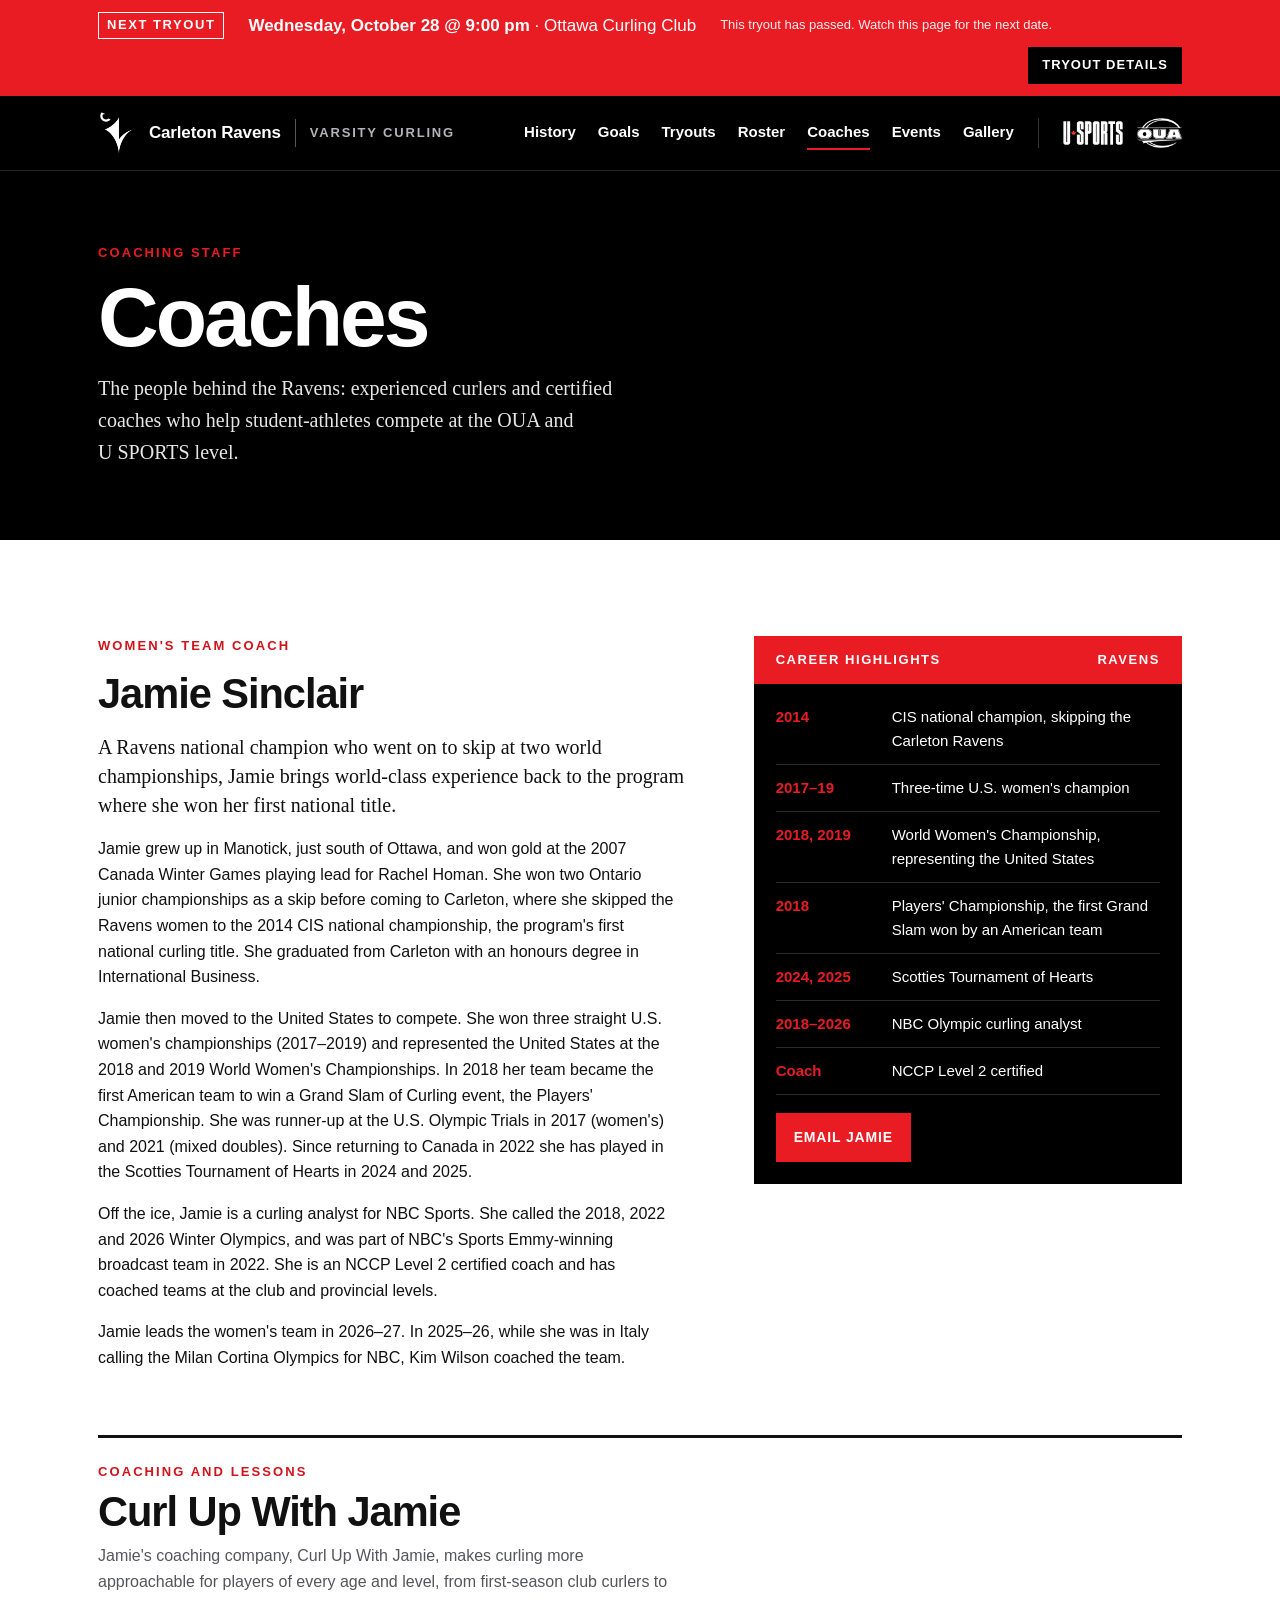
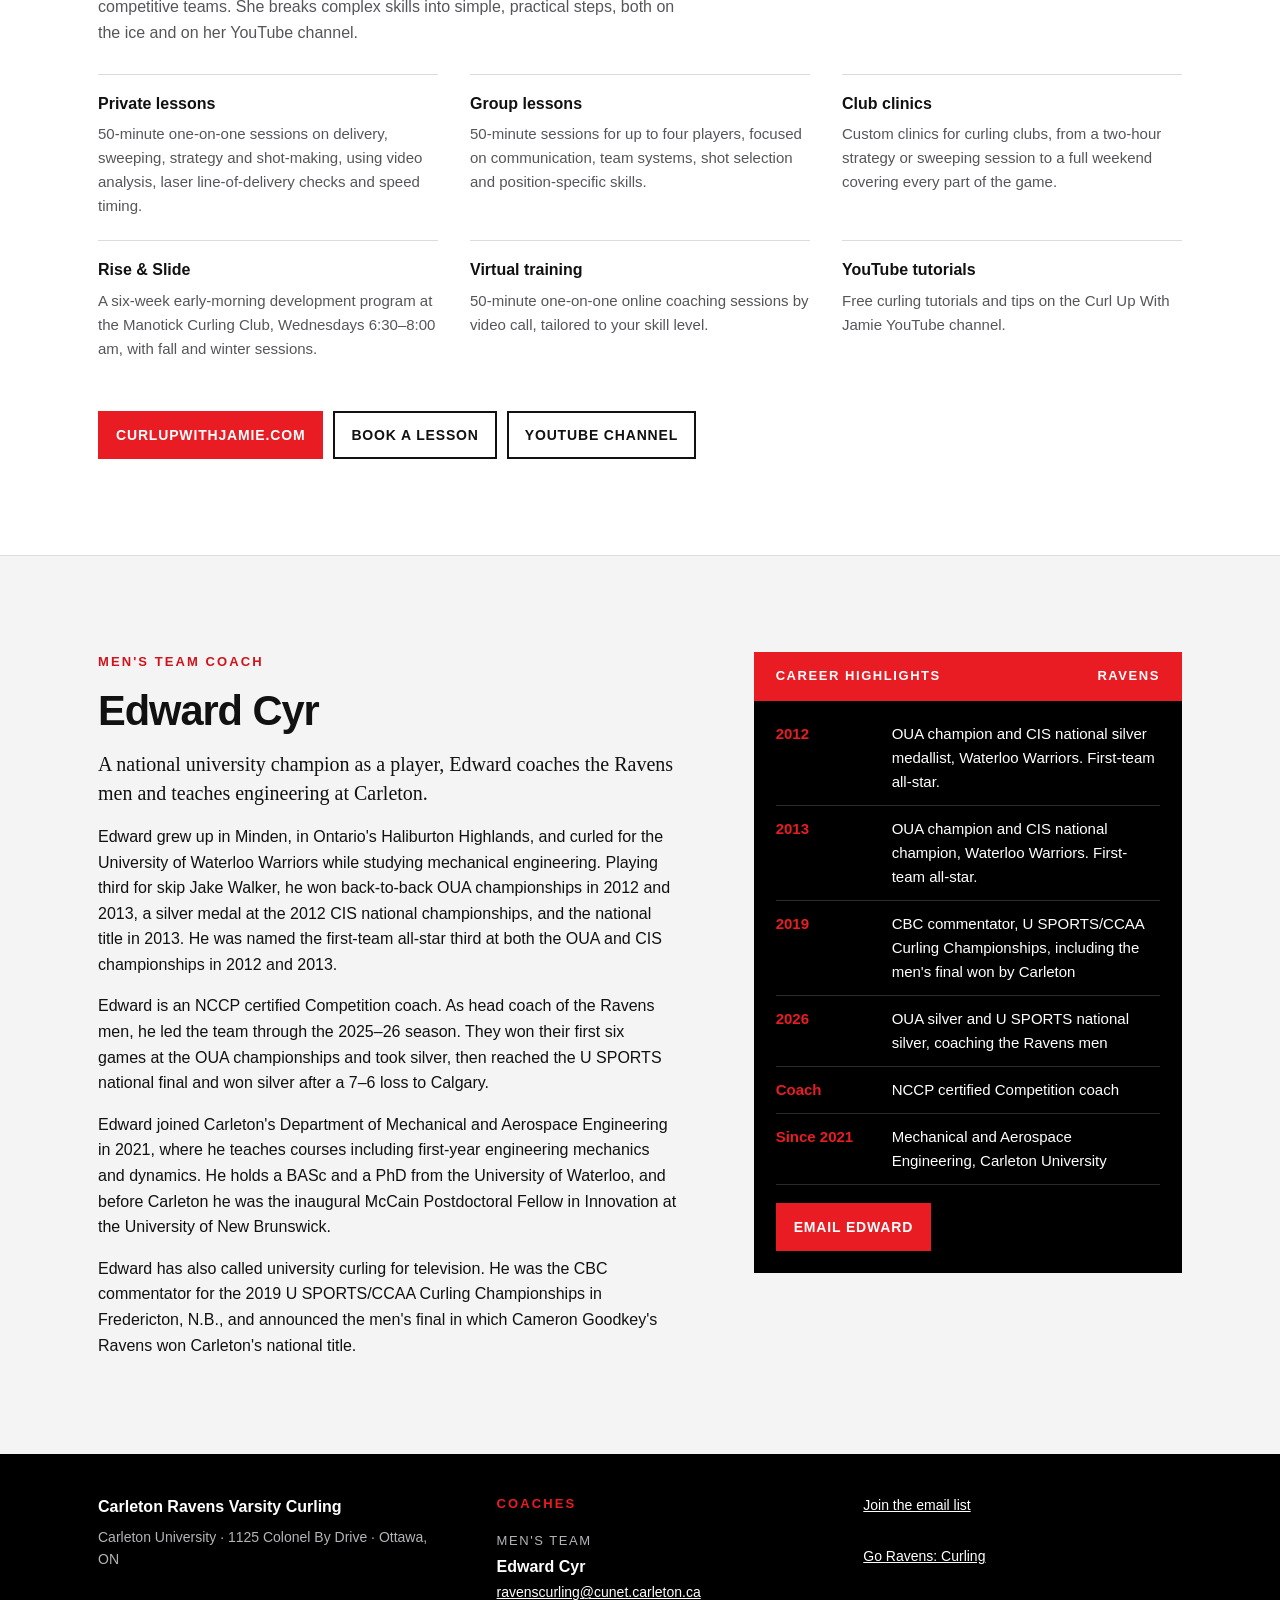
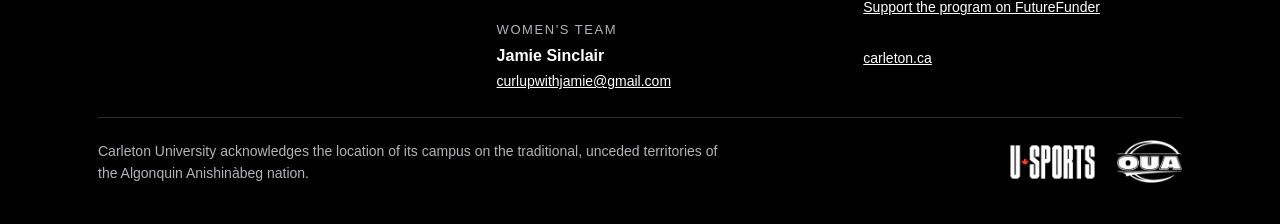
==== coaches.html @ 0345a21f "Add Coaches page with Jamie Sinclair and Edward Cyr - coaches.html: bios and career highlights for J" ====
<!doctype html>
<html lang="en">
<head>
<meta charset="utf-8">
<meta name="viewport" content="width=device-width, initial-scale=1, viewport-fit=cover">
<title>Coaches | Ravens Varsity Curling</title>
<meta name="description" content="Meet the Carleton Ravens curling coaches: Jamie Sinclair (women) and Edward Cyr (men).">
<link rel="stylesheet" href="styles.css">
</head>
<body>

<!-- ===== Next tryout ===== -->
<div class="tryout-bar" role="region" aria-label="Next tryout">
  <div class="wrap">
    <span class="label">Next tryout</span>
    <p class="when">Wednesday, October 28 @ 9:00 pm <span>· Ottawa Curling Club</span></p>
    <p class="countdown" id="countdown" aria-live="polite"></p>
    <a class="cta" href="./#tryouts">Tryout details</a>
  </div>
</div>

<header class="site-head">
  <div class="wrap">
    <div class="brand">
    <!-- Ravens secondary logomark (raven face without shield, for solid black backgrounds), from the Ravens Brand Guide -->
    <a class="mark-link" href="https://goravens.ca/" target="_blank" rel="noopener" title="goravens.ca">
      <img class="mark" alt="Carleton Ravens: goravens.ca home page" width="98" height="122" src="images/raven-mark.png">
    </a>
    <a class="wordmark" href="./" aria-label="Carleton Ravens Curling, home page">
      <span class="uni">Carleton Ravens</span>
      <span class="divider" aria-hidden="true"></span>
      <span class="team">Varsity Curling</span>
    </a>
    </div>
    <nav class="site-nav" aria-label="Sections">
      <a href="./#history">History</a>
      <a href="./#goals">Goals</a>
      <a href="./#tryouts">Tryouts</a>
      <a href="roster.html">Roster</a>
      <a href="coaches.html" aria-current="page">Coaches</a>
      <a href="events.html">Events</a>
      <a href="gallery.html">Gallery</a>
    </nav>
    <div class="leagues" role="group" aria-label="Leagues">
      <img class="lg-usports" alt="U SPORTS" width="388" height="155" src="images/usports.png">
      <img class="lg-oua" alt="Ontario University Athletics (OUA)" width="295" height="196" src="images/oua.png">
    </div>
  </div>
</header>

<main id="top">

  <section class="page-head" aria-labelledby="coaches-title">
    <div class="wrap">
      <p class="eyebrow">Coaching staff</p>
      <h1 id="coaches-title">Coaches</h1>
      <p class="lede">The people behind the Ravens: experienced curlers and certified coaches who help student-athletes compete at the OUA and U&nbsp;SPORTS level.</p>
    </div>
  </section>

  <section class="block coach-profile" id="jamie-sinclair" aria-labelledby="jamie-title">
    <div class="wrap">
      <div class="profile-grid">
        <div class="profile-main">
          <p class="eyebrow">Women's team coach</p>
          <h2 id="jamie-title">Jamie Sinclair</h2>
          <p class="profile-lede">A Ravens national champion who went on to skip at two world championships, Jamie brings world-class experience back to the program where she won her first national title.</p>
          <p>Jamie grew up in Manotick, just south of Ottawa, and won gold at the 2007 Canada Winter Games playing lead for Rachel Homan. She won two Ontario junior championships as a skip before coming to Carleton, where she skipped the Ravens women to the 2014 CIS national championship, the program's first national curling title. She graduated from Carleton with an honours degree in International Business.</p>
          <p>Jamie then moved to the United States to compete. She won three straight U.S. women's championships (2017–2019) and represented the United States at the 2018 and 2019 World Women's Championships. In 2018 her team became the first American team to win a Grand Slam of Curling event, the Players' Championship. She was runner-up at the U.S. Olympic Trials in 2017 (women's) and 2021 (mixed doubles). Since returning to Canada in 2022 she has played in the Scotties Tournament of Hearts in 2024 and 2025.</p>
          <p>Off the ice, Jamie is a curling analyst for NBC Sports. She called the 2018, 2022 and 2026 Winter Olympics, and was part of NBC's Sports Emmy-winning broadcast team in 2022. She is an NCCP Level 2 certified coach and has coached teams at the club and provincial levels.</p>
          <p>Jamie leads the women's team in 2026–27. In 2025–26, while she was in Italy calling the Milan Cortina Olympics for NBC, Kim Wilson coached the team.</p>
        </div>

        <aside class="ticket profile-card" aria-label="Jamie Sinclair career highlights">
          <div class="top"><span>Career highlights</span><span>Ravens</span></div>
          <ul class="highlights">
            <li><span class="hl-yr">2014</span>CIS national champion, skipping the Carleton Ravens</li>
            <li><span class="hl-yr">2017–19</span>Three-time U.S. women's champion</li>
            <li><span class="hl-yr">2018, 2019</span>World Women's Championship, representing the United States</li>
            <li><span class="hl-yr">2018</span>Players' Championship, the first Grand Slam won by an American team</li>
            <li><span class="hl-yr">2024, 2025</span>Scotties Tournament of Hearts</li>
            <li><span class="hl-yr">2018–2026</span>NBC Olympic curling analyst</li>
            <li><span class="hl-yr">Coach</span>NCCP Level 2 certified</li>
          </ul>
          <div class="actions">
            <a class="btn" href="mailto:curlupwithjamie@gmail.com">Email Jamie</a>
          </div>
        </aside>
      </div>

      <div class="company">
        <div class="company-head">
          <p class="eyebrow">Coaching and lessons</p>
          <h3>Curl Up With Jamie</h3>
          <p>Jamie's coaching company, Curl Up With Jamie, makes curling more approachable for players of every age and level, from first-season club curlers to competitive teams. She breaks complex skills into simple, practical steps, both on the ice and on her YouTube channel.</p>
        </div>
        <ul class="services">
          <li>
            <h4>Private lessons</h4>
            <p>50-minute one-on-one sessions on delivery, sweeping, strategy and shot-making, using video analysis, laser line-of-delivery checks and speed timing.</p>
          </li>
          <li>
            <h4>Group lessons</h4>
            <p>50-minute sessions for up to four players, focused on communication, team systems, shot selection and position-specific skills.</p>
          </li>
          <li>
            <h4>Club clinics</h4>
            <p>Custom clinics for curling clubs, from a two-hour strategy or sweeping session to a full weekend covering every part of the game.</p>
          </li>
          <li>
            <h4>Rise &amp; Slide</h4>
            <p>A six-week early-morning development program at the Manotick Curling Club, Wednesdays 6:30–8:00 am, with fall and winter sessions.</p>
          </li>
          <li>
            <h4>Virtual training</h4>
            <p>50-minute one-on-one online coaching sessions by video call, tailored to your skill level.</p>
          </li>
          <li>
            <h4>YouTube tutorials</h4>
            <p>Free curling tutorials and tips on the Curl Up With Jamie YouTube channel.</p>
          </li>
        </ul>
        <div class="company-links">
          <a class="btn" href="https://www.curlupwithjamie.com/" target="_blank" rel="noopener">curlupwithjamie.com</a>
          <a class="btn ghost-dark" href="https://www.curlupwithjamie.com/bookalesson" target="_blank" rel="noopener">Book a lesson</a>
          <a class="btn ghost-dark" href="https://www.youtube.com/curlupwithjamie" target="_blank" rel="noopener">YouTube channel</a>
        </div>
      </div>
    </div>
  </section>

  <section class="block coach-profile alt" id="edward-cyr" aria-labelledby="edward-title">
    <div class="wrap">
      <div class="profile-grid">
        <div class="profile-main">
          <p class="eyebrow">Men's team coach</p>
          <h2 id="edward-title">Edward Cyr</h2>
          <p class="profile-lede">A national university champion as a player, Edward coaches the Ravens men and teaches engineering at Carleton.</p>
          <p>Edward grew up in Minden, in Ontario's Haliburton Highlands, and curled for the University of Waterloo Warriors while studying mechanical engineering. Playing third for skip Jake Walker, he won back-to-back OUA championships in 2012 and 2013, a silver medal at the 2012 CIS national championships, and the national title in 2013. He was named the first-team all-star third at both the OUA and CIS championships in 2012 and 2013.</p>
          <p>Edward is an NCCP certified Competition coach. As head coach of the Ravens men, he led the team through the 2025–26 season. They won their first six games at the OUA championships and took silver, then reached the U&nbsp;SPORTS national final and won silver after a 7–6 loss to Calgary.</p>
          <p>Edward joined Carleton's Department of Mechanical and Aerospace Engineering in 2021, where he teaches courses including first-year engineering mechanics and dynamics. He holds a BASc and a PhD from the University of Waterloo, and before Carleton he was the inaugural McCain Postdoctoral Fellow in Innovation at the University of New Brunswick.</p>
          <p>Edward has also called university curling for television. He was the CBC commentator for the 2019 U&nbsp;SPORTS/CCAA Curling Championships in Fredericton, N.B., and announced the men's final in which Cameron Goodkey's Ravens won Carleton's national title.</p>
        </div>

        <aside class="ticket profile-card" aria-label="Edward Cyr career highlights">
          <div class="top"><span>Career highlights</span><span>Ravens</span></div>
          <ul class="highlights">
            <li><span class="hl-yr">2012</span>OUA champion and CIS national silver medallist, Waterloo Warriors. First-team all-star.</li>
            <li><span class="hl-yr">2013</span>OUA champion and CIS national champion, Waterloo Warriors. First-team all-star.</li>
            <li><span class="hl-yr">2019</span>CBC commentator, U&nbsp;SPORTS/CCAA Curling Championships, including the men's final won by Carleton</li>
            <li><span class="hl-yr">2026</span>OUA silver and U&nbsp;SPORTS national silver, coaching the Ravens men</li>
            <li><span class="hl-yr">Coach</span>NCCP certified Competition coach</li>
            <li><span class="hl-yr">Since 2021</span>Mechanical and Aerospace Engineering, Carleton University</li>
          </ul>
          <div class="actions">
            <a class="btn" href="mailto:ravenscurling@cunet.carleton.ca">Email Edward</a>
          </div>
        </aside>
      </div>
    </div>
  </section>

</main>

<footer class="site-foot">
  <div class="wrap">
    <div>
      <strong>Carleton Ravens Varsity Curling</strong>
      Carleton University · 1125 Colonel By Drive · Ottawa, ON
    </div>
    <div id="contact" class="coaches">
      <p class="eyebrow">Coaches</p>
      <div class="coach">
        <span class="team-name">Men's team</span>
        <span class="name">Edward Cyr</span>
        <a href="mailto:ravenscurling@cunet.carleton.ca">ravenscurling@cunet.carleton.ca</a>
      </div>
      <div class="coach">
        <span class="team-name">Women's team</span>
        <span class="name">Jamie Sinclair</span>
        <a href="mailto:curlupwithjamie@gmail.com">curlupwithjamie@gmail.com</a>
      </div>
    </div>
    <ul>
      <li><a href="https://forms.cloud.microsoft/r/B8VHtvBhwE" target="_blank" rel="noopener">Join the email list</a></li>
      <li><a href="https://goravens.ca/clubteams/curling" target="_blank" rel="noopener">Go Ravens: Curling</a></li>
      <li><a href="https://futurefunder.carleton.ca/giving-fund/mens-curling-competitive-club/" target="_blank" rel="noopener">Support the program on FutureFunder</a></li>
      <li><a href="https://carleton.ca" target="_blank" rel="noopener">carleton.ca</a></li>
    </ul>
    <div class="foot-bottom">
      <p class="ack">Carleton University acknowledges the location of its campus on the traditional, unceded territories of the Algonquin Anishinàbeg nation.</p>
      <div class="leagues" role="group" aria-label="Leagues">
        <img class="lg-usports" alt="U SPORTS" width="388" height="155" src="images/usports.png">
        <img class="lg-oua" alt="Ontario University Athletics (OUA)" width="295" height="196" src="images/oua.png">
      </div>
    </div>
  </div>
</footer>

<script src="site.js"></script>
</body>
</html>
---- styles.css ----
/* Layout: red tryout bar pinned to the top of the document; black hero with a
   to-scale curling house bleeding off the right edge; white body with
   left-aligned sections and a year-rail timeline. Carleton brand colours only
   (Carleton Red, Black, White) plus hue-neutral greys. */
:root {
  /* Carleton primary palette */
  --carleton-red: #E91C24;
  --black: #000000;
  --white: #FFFFFF;

  /* Theme tokens */
  --bg: #FFFFFF;
  --fg: #111112;
  --muted: #55565A;
  --line: #DCDCDE;
  --surface: #F4F4F5;
  --accent-text: #D0141C;
  --hero-bg: #000000;
  --hero-fg: #FFFFFF;
  --hero-muted: #B4B4B8;

  /* Type: brand faces first, then the brand's system defaults (Arial, Georgia) */
  --font-sans: "Helvetica Now Display", "Helvetica Now Text", "Helvetica Neue", Helvetica, Arial, sans-serif;
  --font-serif: Publico, "Publico Text", Georgia, "Times New Roman", serif;

  --step--1: 0.8125rem;
  --step-0: 1rem;
  --step-1: 1.25rem;
  --step-2: 1.625rem;
  --step-3: clamp(1.9rem, 4vw, 2.6rem);
  --step-4: clamp(2.6rem, 8vw, 5.25rem);

  --gutter: clamp(16px, 4vw, 48px);
  --measure: 65ch;
  --maxw: 1180px;
  color-scheme: light;
}
@media (prefers-color-scheme: dark) {
  :root:not([data-theme="light"]) {
    --bg: #0D0D0E;
    --fg: #F2F2F3;
    --muted: #A4A4A9;
    --line: #2A2A2D;
    --surface: #17171A;
    --accent-text: #FF5A5F;
    --hero-bg: #000000;
    --hero-fg: #FFFFFF;
    --hero-muted: #B4B4B8;
    color-scheme: dark;
  }
}
:root[data-theme="dark"] {
  --bg: #0D0D0E;
  --fg: #F2F2F3;
  --muted: #A4A4A9;
  --line: #2A2A2D;
  --surface: #17171A;
  --accent-text: #FF5A5F;
  --hero-bg: #000000;
  --hero-fg: #FFFFFF;
  --hero-muted: #B4B4B8;
  color-scheme: dark;
}

*, *::before, *::after { box-sizing: border-box; }
html { -webkit-text-size-adjust: 100%; scroll-behavior: smooth; }
@media (prefers-reduced-motion: reduce) { html { scroll-behavior: auto; } }
body {
  margin: 0;
  background: var(--bg);
  color: var(--fg);
  font-family: var(--font-sans);
  font-size: var(--step-0);
  line-height: 1.6;
}
img, svg { max-width: 100%; }
a { color: inherit; }
a:focus-visible, button:focus-visible {
  outline: 3px solid var(--carleton-red);
  outline-offset: 3px;
}
h1, h2, h3 { text-wrap: balance; line-height: 1.08; margin: 0; }
p { margin: 0; }

.wrap {
  max-width: var(--maxw);
  margin-inline: auto;
  padding-inline: var(--gutter);
}

/* ---------- Tryout bar (very top) ---------- */
.tryout-bar {
  background: var(--carleton-red);
  color: var(--white);
  padding-top: env(safe-area-inset-top, 0px);
}
.tryout-bar .wrap {
  display: flex;
  flex-wrap: wrap;
  align-items: center;
  gap: 8px 24px;
  padding-block: 12px;
}
.tryout-bar .label {
  font-size: var(--step--1);
  font-weight: 700;
  letter-spacing: 0.12em;
  text-transform: uppercase;
  border: 1.5px solid currentColor;
  padding: 2px 8px;
  white-space: nowrap;
}
.tryout-bar .when {
  font-weight: 700;
  font-size: 1.0625rem;
  min-width: 0;
}
.tryout-bar .when span { font-weight: 400; }
.tryout-bar .countdown {
  font-size: var(--step--1);
  font-variant-numeric: tabular-nums;
  opacity: 0.92;
}
.tryout-bar a.cta {
  margin-left: auto;
  font-weight: 700;
  font-size: var(--step--1);
  letter-spacing: 0.08em;
  text-transform: uppercase;
  text-decoration: none;
  background: var(--black);
  color: var(--white);
  padding: 8px 14px;
  white-space: nowrap;
}
.tryout-bar a.cta:hover { background: var(--white); color: var(--black); }

/* ---------- Site header ---------- */
.site-head {
  background: var(--hero-bg);
  color: var(--hero-fg);
  border-bottom: 1px solid #222;
}
.site-head .wrap {
  display: flex;
  flex-wrap: wrap;
  align-items: center;
  justify-content: space-between;
  gap: 10px 24px;
  padding-block: 14px;
}
.wordmark {
  display: flex;
  align-items: center;
  gap: 14px;
  text-decoration: none;
  font-weight: 700;
  letter-spacing: -0.01em;
}
.brand { display: flex; align-items: center; gap: 14px; margin-right: auto; }
.mark-link { display: block; transition: opacity .15s ease; }
.mark-link:hover { opacity: 0.8; }
.mark-link .mark { display: block; height: 46px; width: auto; }
.wordmark .uni { font-size: 1.0625rem; }
.wordmark .divider { width: 1px; align-self: stretch; background: #555; }
.wordmark .team {
  font-size: var(--step--1);
  text-transform: uppercase;
  letter-spacing: 0.14em;
  color: var(--hero-muted);
}
.site-nav { display: flex; flex-wrap: wrap; gap: 4px 22px; }
.site-nav a {
  text-decoration: none;
  font-size: 0.9375rem;
  font-weight: 700;
  padding-block: 4px;
  border-bottom: 2px solid transparent;
}
.site-nav a:hover { border-bottom-color: var(--carleton-red); }
.site-nav a[aria-current="page"] { border-bottom-color: var(--carleton-red); }

/* U SPORTS and OUA marks: white on transparent, so they sit on black only */
.leagues { display: flex; align-items: center; gap: 14px; }
.leagues img { display: block; width: auto; }
.site-head .leagues { padding-left: 24px; border-left: 1px solid #333; }
.site-head .lg-usports { height: 24px; }
.site-head .lg-oua { height: 30px; }

/* ---------- Hero ---------- */
.hero {
  background: var(--hero-bg);
  color: var(--hero-fg);
  overflow: hidden;
  position: relative;
}
.hero .wrap {
  display: grid;
  grid-template-columns: minmax(0, 1.15fr) minmax(0, 1fr);
  align-items: center;
  gap: 24px;
  padding-block: clamp(48px, 8vw, 96px);
}
.eyebrow {
  font-size: var(--step--1);
  font-weight: 700;
  text-transform: uppercase;
  letter-spacing: 0.16em;
}
.hero .eyebrow { color: var(--carleton-red); }
.hero h1 {
  font-size: var(--step-4);
  font-weight: 800;
  letter-spacing: -0.035em;
  line-height: 0.95;
  margin-top: 14px;
}
.hero h1 .red { color: var(--carleton-red); }
.hero .lede {
  font-family: var(--font-serif);
  font-size: var(--step-1);
  line-height: 1.5;
  color: #E6E6E8;
  max-width: 34rem;
  margin-top: 22px;
}
.honours {
  list-style: none;
  padding: 0;
  margin: 36px 0 0;
  display: grid;
  grid-template-columns: repeat(4, minmax(0, 1fr));
  border-top: 1px solid #333;
}
.honours li {
  padding: 14px 12px 0 0;
  display: grid;
  gap: 4px;
  align-content: start;
}
.honours .n {
  font-size: var(--step-3);
  font-weight: 800;
  letter-spacing: -0.03em;
  line-height: 1;
  font-variant-numeric: tabular-nums;
}
.honours .t {
  font-size: var(--step--1);
  color: var(--hero-muted);
  line-height: 1.35;
}

.house-fig {
  margin: 0;
  justify-self: end;
  width: min(520px, 118%);
  margin-right: calc(-1 * clamp(40px, 9vw, 140px));
  position: relative;
}
.house-fig svg { display: block; width: 100%; height: auto; }
.stone-slide {
  animation: deliver 1.6s cubic-bezier(.17,.84,.32,1) 0.2s both;
}
@keyframes deliver {
  from { transform: translate(0, 230px); }
  to   { transform: translate(0, 0); }
}
@media (prefers-reduced-motion: reduce) {
  .stone-slide { animation: none; }
}

/* ---------- Sections ---------- */
section.block { padding-block: clamp(56px, 8vw, 96px); }
section.block + section.block { border-top: 1px solid var(--line); }
.sec-head {
  display: grid;
  gap: 12px;
  margin-bottom: 40px;
  max-width: var(--measure);
}
.sec-head .eyebrow { color: var(--accent-text); }
.sec-head h2 {
  font-size: var(--step-3);
  font-weight: 800;
  letter-spacing: -0.025em;
}
.sec-head p { color: var(--muted); font-size: 1.0625rem; }

/* History intro */
.history-intro {
  display: grid;
  grid-template-columns: minmax(0, 1fr) minmax(0, 1fr);
  gap: 32px 56px;
  margin-bottom: 56px;
}
.history-intro p { max-width: var(--measure); }
.history-intro p + p { margin-top: 1em; }
.pull {
  font-family: var(--font-serif);
  font-size: var(--step-2);
  line-height: 1.3;
  border-left: 4px solid var(--carleton-red);
  padding-left: 22px;
  align-self: start;
}
.pull cite {
  display: block;
  font-family: var(--font-sans);
  font-style: normal;
  font-size: var(--step--1);
  color: var(--muted);
  margin-top: 12px;
  letter-spacing: 0.04em;
}

/* Timeline */
.timeline {
  list-style: none;
  margin: 0;
  padding: 0;
  display: grid;
}
.timeline li {
  display: grid;
  grid-template-columns: 7.5rem minmax(0, 1fr);
  gap: 0 32px;
  padding-block: 22px;
  border-top: 1px solid var(--line);
}
.timeline li:last-child { border-bottom: 1px solid var(--line); }
.timeline .yr {
  font-size: var(--step-2);
  font-weight: 800;
  letter-spacing: -0.03em;
  line-height: 1.1;
  font-variant-numeric: tabular-nums;
}
.timeline .body { display: grid; gap: 6px; min-width: 0; }
.timeline h3 { font-size: var(--step-1); font-weight: 700; letter-spacing: -0.01em; }
.timeline p { color: var(--muted); max-width: var(--measure); }
.timeline .roster { font-size: 0.9375rem; }
.chip {
  justify-self: start;
  font-size: 0.6875rem;
  font-weight: 700;
  text-transform: uppercase;
  letter-spacing: 0.12em;
  padding: 3px 8px;
  border: 1.5px solid var(--fg);
  line-height: 1.3;
}
.chip.gold { background: var(--carleton-red); border-color: var(--carleton-red); color: var(--white); }
.chip.silver { border-color: var(--fg); }
.chip.bronze { border-color: var(--muted); color: var(--muted); }
.chip.milestone { border-style: dashed; border-color: var(--muted); color: var(--muted); }
.timeline li.title .yr { color: var(--accent-text); }

/* Goals */
.goals {
  list-style: none;
  margin: 0;
  padding: 0;
  display: grid;
  grid-template-columns: repeat(2, minmax(0, 1fr));
  gap: 0 48px;
  counter-reset: goal;
}
.goals li {
  border-top: 3px solid var(--fg);
  padding-block: 18px 28px;
  display: grid;
  gap: 8px;
  align-content: start;
  min-width: 0;
}
.goals h3 { font-size: var(--step-1); font-weight: 700; letter-spacing: -0.01em; }
.goals p { color: var(--muted); }
.goals .tag {
  font-size: var(--step--1);
  font-weight: 700;
  letter-spacing: 0.1em;
  text-transform: uppercase;
  color: var(--accent-text);
}

/* Tryouts */
.tryouts {
  background: var(--surface);
}
.tryout-grid {
  display: grid;
  grid-template-columns: minmax(0, 1.05fr) minmax(0, 1fr);
  gap: 40px 56px;
  align-items: start;
}
.ticket {
  background: var(--hero-bg);
  color: var(--hero-fg);
  display: grid;
}
.ticket .top {
  background: var(--carleton-red);
  color: var(--white);
  padding: 14px 22px;
  display: flex;
  justify-content: space-between;
  gap: 12px;
  flex-wrap: wrap;
  font-weight: 700;
  font-size: var(--step--1);
  letter-spacing: 0.12em;
  text-transform: uppercase;
}
.ticket dl {
  margin: 0;
  padding: 10px 22px 22px;
  display: grid;
  grid-template-columns: max-content minmax(0, 1fr);
  gap: 0 24px;
}
.ticket dt, .ticket dd {
  padding-block: 12px;
  border-bottom: 1px solid #2B2B2E;
  margin: 0;
}
.ticket dt {
  font-size: var(--step--1);
  text-transform: uppercase;
  letter-spacing: 0.12em;
  color: var(--hero-muted);
  padding-top: 15px;
}
.ticket dd { font-weight: 700; font-size: 1.0625rem; min-width: 0; }
.ticket dd .sub { display: block; font-weight: 400; font-size: 0.9375rem; color: var(--hero-muted); }
.ticket dd .big { font-size: var(--step-2); letter-spacing: -0.02em; line-height: 1.15; display: block; }
.ticket .actions {
  padding: 0 22px 22px;
  display: flex;
  flex-wrap: wrap;
  gap: 10px;
}
.btn {
  display: inline-block;
  font-weight: 700;
  font-size: 0.875rem;
  letter-spacing: 0.06em;
  text-transform: uppercase;
  text-decoration: none;
  padding: 11px 16px;
  border: 2px solid var(--carleton-red);
  background: var(--carleton-red);
  color: var(--white);
}
.btn:hover { background: var(--white); color: var(--black); border-color: var(--white); }
.btn.ghost { background: transparent; border-color: #555; color: var(--hero-fg); }
.btn.ghost:hover { border-color: var(--white); background: var(--white); color: var(--black); }

.expect { display: grid; gap: 28px; }
.expect h3 { font-size: var(--step-1); font-weight: 700; margin-bottom: 10px; }
.expect ul { margin: 0; padding-left: 1.15em; display: grid; gap: 6px; }
.expect li::marker { color: var(--carleton-red); }
.expect p { color: var(--muted); max-width: var(--measure); }
.note {
  font-size: 0.875rem;
  color: var(--muted);
  border-top: 1px solid var(--line);
  padding-top: 14px;
}

/* Email list sign-up */
.signup {
  margin-top: 48px;
  background: var(--bg);
  border: 1px solid var(--line);
  padding: 26px 28px;
  display: flex;
  flex-wrap: wrap;
  align-items: center;
  justify-content: space-between;
  gap: 18px 40px;
}
.signup .text { display: grid; gap: 6px; flex: 1 1 340px; min-width: 0; }
.signup .eyebrow { color: var(--accent-text); }
.signup h3 { font-size: var(--step-2); font-weight: 800; letter-spacing: -0.02em; }
.signup p { color: var(--muted); max-width: var(--measure); }
.signup .btn { white-space: nowrap; }
.signup .btn:hover { background: var(--fg); color: var(--bg); border-color: var(--fg); }

/* Roster page */
.page-head {
  background: var(--hero-bg);
  color: var(--hero-fg);
}
.page-head .wrap { display: grid; gap: 14px; padding-block: clamp(40px, 6vw, 72px); }
.page-head .eyebrow { color: var(--carleton-red); }
.page-head h1 {
  font-size: var(--step-4);
  font-weight: 800;
  letter-spacing: -0.035em;
  line-height: 0.95;
}
.page-head .lede {
  font-family: var(--font-serif);
  font-size: var(--step-1);
  color: #E6E6E8;
  max-width: 34rem;
}
.jump { display: flex; flex-wrap: wrap; gap: 10px; margin-top: 8px; }
.jump a {
  font-weight: 700;
  font-size: 0.875rem;
  letter-spacing: 0.06em;
  text-transform: uppercase;
  text-decoration: none;
  padding: 9px 14px;
  border: 2px solid #555;
}
.jump a:hover { border-color: var(--white); background: var(--white); color: var(--black); }
.team-photo { margin: 0 0 32px; }
.team-photo img { display: block; width: 100%; height: auto; }
.lineup {
  list-style: none;
  margin: 0;
  padding: 0;
  display: grid;
  grid-template-columns: repeat(auto-fit, minmax(140px, 1fr));
  gap: 0 28px;
}
.player {
  display: grid;
  gap: 4px;
  align-content: start;
  border-top: 3px solid var(--fg);
  padding-block: 14px 24px;
  min-width: 0;
}
.player .pos {
  font-size: var(--step--1);
  font-weight: 700;
  letter-spacing: 0.12em;
  text-transform: uppercase;
  color: var(--accent-text);
}
.player .name { font-size: var(--step-1); font-weight: 700; letter-spacing: -0.01em; }
.player .info { color: var(--muted); font-size: 0.875rem; line-height: 1.45; }
.player .info .yr { display: block; margin-top: 2px; }
.player .name.pending { color: var(--muted); font-weight: 400; font-style: italic; }

/* Events page */
.road {
  list-style: none;
  margin: 0;
  padding: 0;
  display: grid;
  grid-template-columns: repeat(3, minmax(0, 1fr));
  gap: 0 32px;
  counter-reset: step;
}
.road li {
  counter-increment: step;
  border-top: 3px solid var(--fg);
  padding-block: 16px 8px;
  display: grid;
  gap: 8px;
  align-content: start;
  min-width: 0;
}
.road .when {
  font-size: var(--step--1);
  font-weight: 700;
  letter-spacing: 0.1em;
  text-transform: uppercase;
  color: var(--accent-text);
}
.road .when::before { content: counter(step) " · "; color: var(--muted); }
.road h3 { font-size: var(--step-1); font-weight: 700; letter-spacing: -0.01em; }
.road p { color: var(--muted); }
.event-photo { margin: 0 0 36px; }
.event-photo img { display: block; width: 100%; height: auto; }
.event-photo figcaption { font-size: 0.875rem; color: var(--muted); margin-top: 10px; }
.event-grid {
  display: grid;
  grid-template-columns: minmax(0, 1fr) minmax(0, 1fr);
  gap: 40px 56px;
  align-items: start;
}
.event-text { display: grid; gap: 1em; }
.event-text p { max-width: var(--measure); }
section.event:nth-of-type(odd) { background: var(--surface); }

.schedule-wrap { margin-top: 40px; overflow-x: auto; }
.schedule {
  width: 100%;
  border-collapse: collapse;
  font-variant-numeric: tabular-nums;
  min-width: 560px;
}
.schedule caption {
  text-align: left;
  font-weight: 700;
  font-size: var(--step-1);
  padding-bottom: 12px;
}
.schedule th {
  text-align: left;
  font-size: var(--step--1);
  font-weight: 700;
  letter-spacing: 0.1em;
  text-transform: uppercase;
  color: var(--accent-text);
  border-bottom: 3px solid var(--fg);
  padding: 8px 12px 8px 0;
}
.schedule td {
  border-bottom: 1px solid var(--line);
  padding: 12px 12px 12px 0;
  vertical-align: top;
}
.schedule .from { display: block; color: var(--muted); font-size: 0.875rem; }
.schedule-wrap .note { margin-top: 14px; }

/* Gallery page */
.slideshow { position: relative; background: var(--hero-bg); }
.slides { position: relative; aspect-ratio: 3 / 2; overflow: hidden; max-width: 100%; }
.slides figure {
  position: absolute;
  inset: 0;
  margin: 0;
  opacity: 0;
  transition: opacity 0.8s ease;
}
.slides figure.is-active { opacity: 1; }
.slides img { width: 100%; height: 100%; object-fit: contain; display: block; }
.slides-empty {
  color: var(--hero-muted);
  padding: 72px 24px;
  text-align: center;
}
.slideshow.has-photos .slides-empty { display: none; }
.slideshow:not(.has-photos) .slides { display: none; }
.slide-controls {
  display: flex;
  align-items: center;
  gap: 8px;
  padding: 12px 16px;
  border-top: 1px solid #2B2B2E;
  color: var(--hero-fg);
}
.slide-btn {
  font: inherit;
  font-weight: 700;
  font-size: 0.875rem;
  letter-spacing: 0.04em;
  min-width: 44px;
  padding: 8px 12px;
  background: transparent;
  color: var(--hero-fg);
  border: 2px solid #555;
  cursor: pointer;
}
.slide-btn:hover { border-color: var(--white); background: var(--white); color: var(--black); }
.slide-btn:focus-visible { outline: 3px solid var(--carleton-red); outline-offset: 2px; }
.slide-count { margin-left: auto; font-variant-numeric: tabular-nums; color: var(--hero-muted); font-size: 0.875rem; }
.gallery-foot {
  display: flex;
  flex-wrap: wrap;
  align-items: center;
  justify-content: space-between;
  gap: 14px 32px;
  margin-top: 18px;
}
.gallery-foot .credit { color: var(--muted); font-size: 0.875rem; }
section.gallery:nth-of-type(odd) { background: var(--surface); }
@media (prefers-reduced-motion: reduce) {
  .slides figure { transition: none; }
}

/* Linescores */
.results { margin-top: 48px; display: grid; gap: 18px; }
.results-head { display: grid; gap: 6px; max-width: var(--measure); }
.results-head h3 { font-size: var(--step-2); font-weight: 800; letter-spacing: -0.02em; }
.results-head p { color: var(--muted); }
.linescore-card { border-top: 3px solid var(--fg); padding-top: 12px; min-width: 0; }
.ls-head { display: flex; flex-wrap: wrap; align-items: center; gap: 6px 14px; margin-bottom: 8px; }
.ls-meta { font-weight: 700; }
.replay {
  margin-left: auto;
  font-weight: 700;
  font-size: 0.8125rem;
  letter-spacing: 0.06em;
  text-transform: uppercase;
  text-decoration: none;
  padding: 6px 12px;
  border: 2px solid var(--carleton-red);
  color: var(--accent-text);
  white-space: nowrap;
}
.replay::before { content: "\25B6"; margin-right: 6px; font-size: 0.8em; }
.replay:hover { background: var(--carleton-red); color: var(--white); }
.ls-meta .from-inline { font-weight: 400; color: var(--muted); }
.chip.win { background: var(--carleton-red); border-color: var(--carleton-red); color: var(--white); }
.chip.loss { border-color: var(--muted); color: var(--muted); }
.ls-scroll { overflow-x: auto; }
.linescore {
  border-collapse: collapse;
  font-variant-numeric: tabular-nums;
  min-width: 480px;
  width: 100%;
  max-width: 720px;
}
.linescore th, .linescore td {
  padding: 7px 8px;
  text-align: center;
  border-bottom: 1px solid var(--line);
}
.linescore thead th {
  font-size: var(--step--1);
  color: var(--muted);
  font-weight: 700;
}
.linescore th[scope="row"], .linescore thead th:first-child { text-align: left; white-space: nowrap; padding-left: 0; }
.linescore .tot { font-weight: 800; }
.linescore tr.us th, .linescore tr.us td { font-weight: 700; }
.team-logo { width: 24px; height: 24px; object-fit: contain; vertical-align: middle; flex: none; }
.ls-meta .team-logo { margin: 0 6px 0 2px; position: relative; top: -1px; }
.ls-team { display: inline-flex; align-items: center; gap: 8px; }
.team-logo.raven { background: var(--black); border-radius: 3px; padding: 2px; }
.hammer { color: var(--accent-text); font-size: 0.75em; vertical-align: 0.1em; }
.visually-hidden {
  position: absolute !important;
  width: 1px; height: 1px;
  overflow: hidden;
  clip: rect(0 0 0 0);
  white-space: nowrap;
}

/* Coaches page */
.coach-profile.alt { background: var(--surface); }
.profile-grid {
  display: grid;
  grid-template-columns: minmax(0, 1.4fr) minmax(0, 1fr);
  gap: 40px 56px;
  align-items: start;
}
.profile-main { display: grid; gap: 1em; }
.profile-main .eyebrow { color: var(--accent-text); }
.profile-main h2 { font-size: var(--step-3); font-weight: 800; letter-spacing: -0.025em; }
.profile-main p { max-width: var(--measure); }
.profile-lede { font-family: var(--font-serif); font-size: var(--step-1); line-height: 1.45; }
.highlights { list-style: none; margin: 0; padding: 10px 22px 18px; display: grid; }
.highlights li {
  display: grid;
  grid-template-columns: 6.5rem minmax(0, 1fr);
  gap: 12px;
  padding-block: 11px;
  border-bottom: 1px solid #2B2B2E;
  font-size: 0.9375rem;
}
.hl-yr { font-weight: 700; color: var(--carleton-red); font-variant-numeric: tabular-nums; }
.company { margin-top: 64px; border-top: 3px solid var(--fg); padding-top: 24px; display: grid; gap: 28px; }
.company-head { display: grid; gap: 8px; max-width: var(--measure); }
.company-head .eyebrow { color: var(--accent-text); }
.company-head h3 { font-size: var(--step-3); font-weight: 800; letter-spacing: -0.025em; }
.company-head p:last-child { color: var(--muted); }
.services {
  list-style: none;
  margin: 0;
  padding: 0;
  display: grid;
  grid-template-columns: repeat(3, minmax(0, 1fr));
  gap: 0 32px;
}
.services li { border-top: 1px solid var(--line); padding-block: 16px 22px; display: grid; gap: 6px; align-content: start; min-width: 0; }
.services h4 { margin: 0; font-size: var(--step-0); font-weight: 700; }
.services p { color: var(--muted); font-size: 0.9375rem; }
.company-links { display: flex; flex-wrap: wrap; gap: 10px; }
.btn.ghost-dark { background: transparent; border-color: var(--fg); color: var(--fg); }
.btn.ghost-dark:hover { background: var(--fg); color: var(--bg); border-color: var(--fg); }

/* Footer */
.site-foot {
  background: var(--hero-bg);
  color: var(--hero-muted);
  font-size: 0.875rem;
  padding-bottom: env(safe-area-inset-bottom, 0px);
}
.site-foot .wrap {
  display: grid;
  grid-template-columns: minmax(0, 1.1fr) minmax(0, 1fr) minmax(0, 1fr);
  gap: 24px 48px;
  padding-block: 40px;
}
.site-foot strong { color: var(--hero-fg); display: block; font-size: 1rem; margin-bottom: 6px; }
.site-foot a { color: var(--hero-fg); }
.site-foot ul { list-style: none; margin: 0; padding: 0; display: grid; gap: 6px; }
.site-foot .eyebrow { color: var(--carleton-red); margin-bottom: 10px; }
.coaches { display: grid; gap: 16px; align-content: start; }
.coaches .eyebrow { margin-bottom: 0; }
.coach { display: grid; gap: 2px; }
.coach .team-name { font-size: var(--step--1); text-transform: uppercase; letter-spacing: 0.12em; }
.coach .name { color: var(--hero-fg); font-weight: 700; font-size: 1rem; }
.coach a { overflow-wrap: anywhere; }
[tabindex="-1"]:focus { outline: none; }
.foot-bottom {
  grid-column: 1 / -1;
  display: flex;
  flex-wrap: wrap;
  align-items: center;
  justify-content: space-between;
  gap: 20px 40px;
  border-top: 1px solid #2B2B2E;
  padding-top: 22px;
}
.site-foot .ack { flex: 1 1 340px; min-width: 0; max-width: 80ch; }
.site-foot .leagues { gap: 22px; }
.site-foot .lg-usports { height: 34px; }
.site-foot .lg-oua { height: 43px; }

/* ---------- Responsive ---------- */
@media (max-width: 1200px) {
  .wordmark .divider, .wordmark .team { display: none; }
}
@media (max-width: 900px) {
  .hero .wrap { grid-template-columns: minmax(0, 1fr); }
  .house-fig {
    justify-self: center;
    width: min(420px, 100%);
    margin-right: 0;
    order: -1;
  }
  .history-intro, .tryout-grid, .goals, .site-foot .wrap, .event-grid, .road, .profile-grid { grid-template-columns: minmax(0, 1fr); }
  .services { grid-template-columns: repeat(2, minmax(0, 1fr)); }
  .road { gap: 20px; }
}
@media (max-width: 980px) {
  /* Header: raven and league marks on the first row, section links below */
  .site-head .leagues { order: 2; padding-left: 0; border-left: 0; gap: 10px; }
  .site-nav { order: 3; flex-basis: 100%; }
}
@media (max-width: 620px) {
  .services { grid-template-columns: minmax(0, 1fr); }
  .highlights li { grid-template-columns: minmax(0, 1fr); gap: 2px; }
  .honours { grid-template-columns: repeat(2, minmax(0, 1fr)); row-gap: 14px; }
  .timeline li { grid-template-columns: minmax(0, 1fr); gap: 6px; }
  .tryout-bar a.cta { margin-left: 0; }
  .ticket dl { grid-template-columns: minmax(0, 1fr); }
  .ticket dt { border-bottom: 0; padding-bottom: 0; }
}
@media (max-width: 400px) {
  .mark-link .mark { height: 40px; }
  .site-head .lg-usports { height: 20px; }
  .site-head .lg-oua { height: 25px; }
}
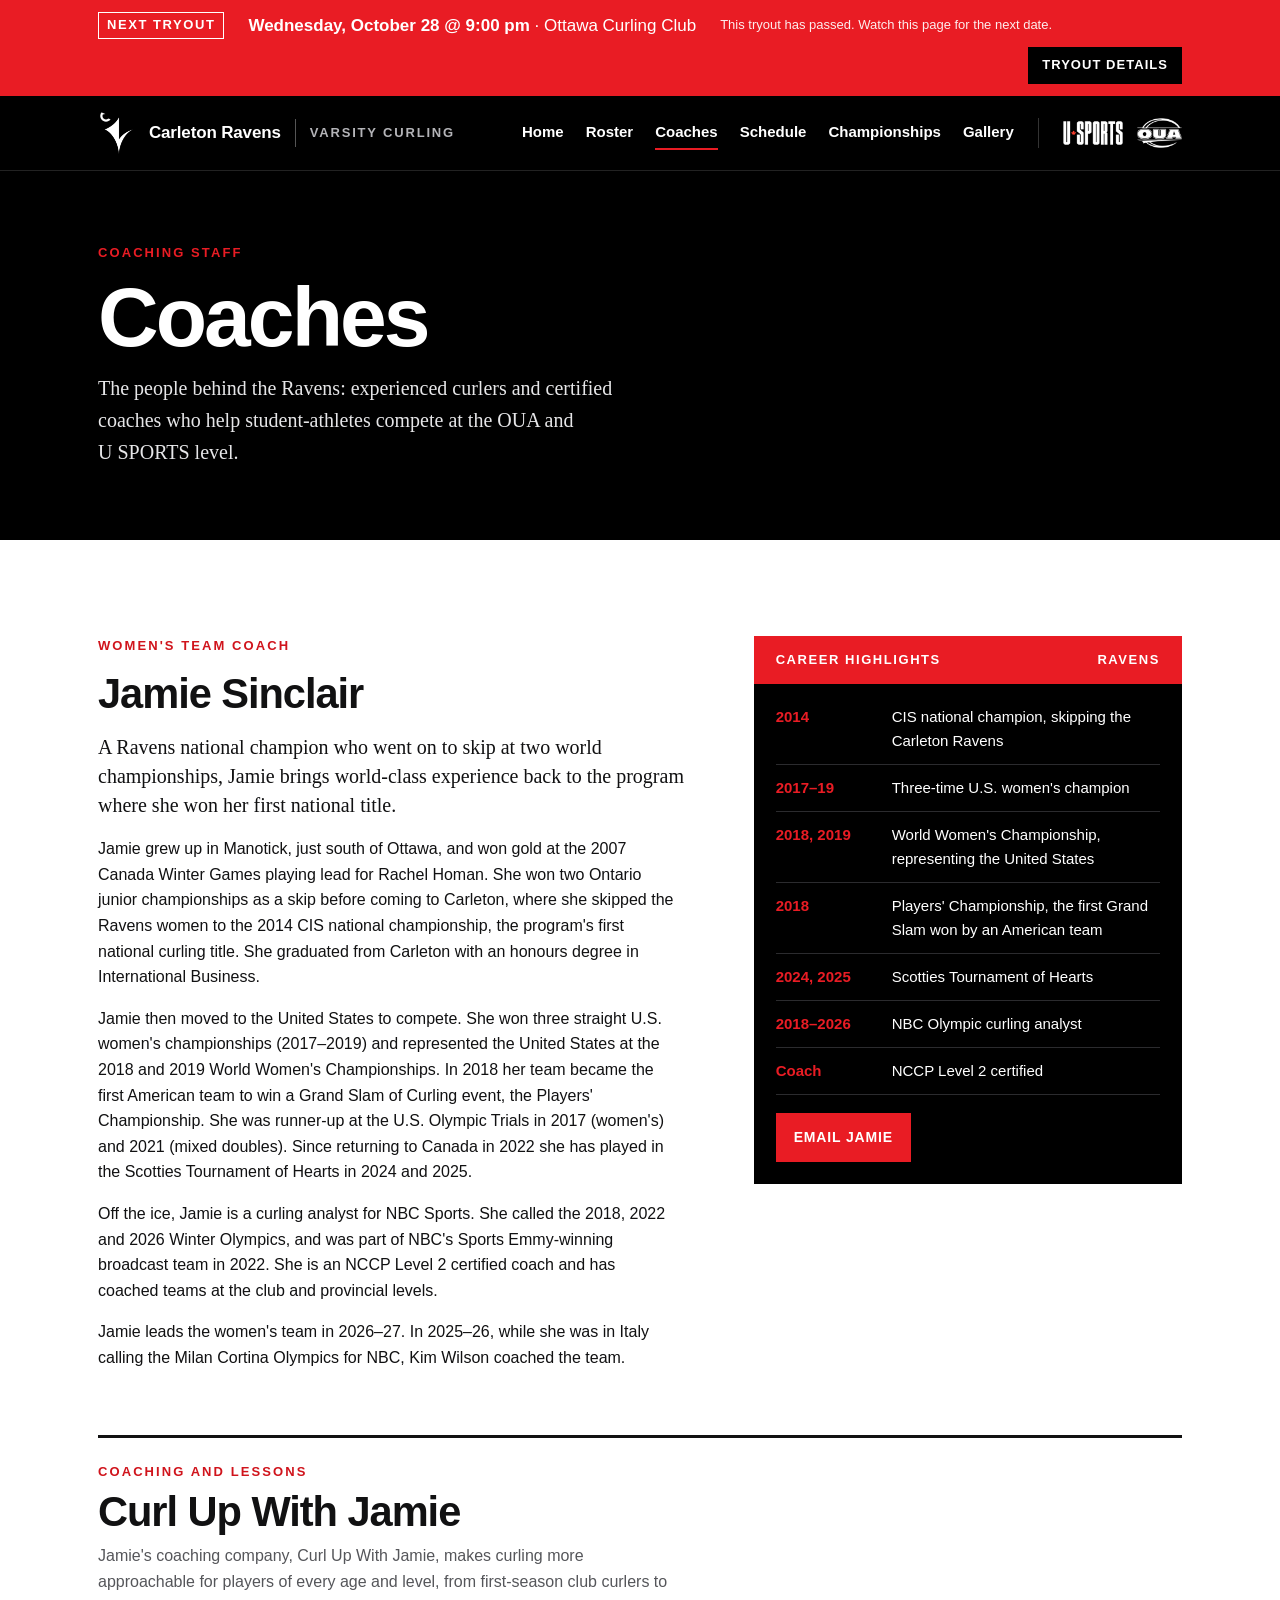
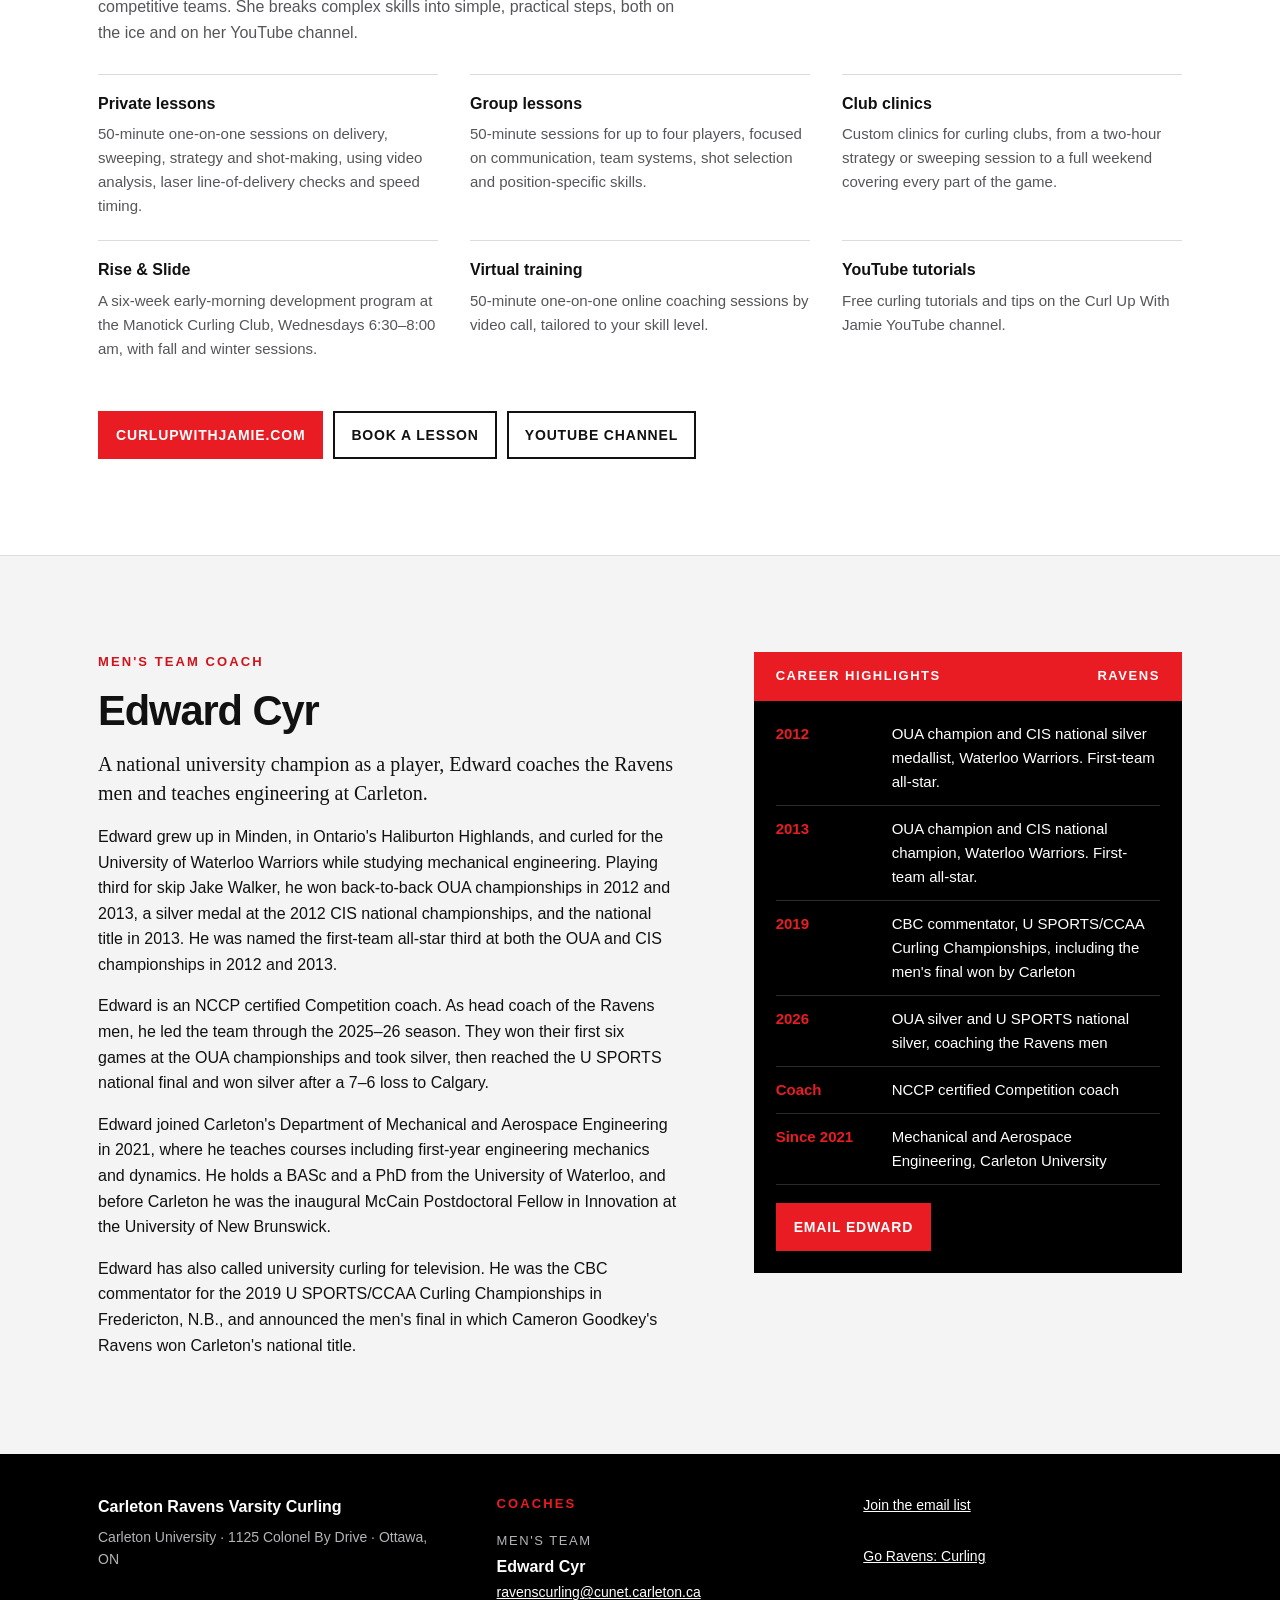
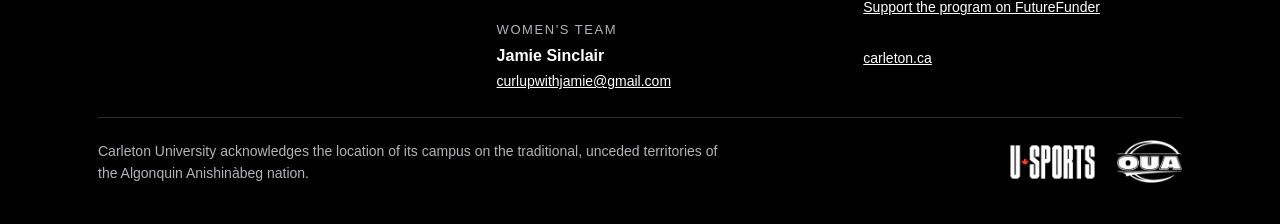
==== commit a199aa73: "Add Schedule page, Championships page and Next up strip - schedule.html: season calendar for both te" ====
--- a/coaches.html
+++ b/coaches.html
@@ -5,7 +5,7 @@
 <meta name="viewport" content="width=device-width, initial-scale=1, viewport-fit=cover">
 <title>Coaches | Ravens Varsity Curling</title>
 <meta name="description" content="Meet the Carleton Ravens curling coaches: Jamie Sinclair (women) and Edward Cyr (men).">
-<link rel="stylesheet" href="styles.css">
+<link rel="stylesheet" href="styles.css?v=8e43a982">
 </head>
 <body>
 
@@ -15,7 +15,7 @@
     <span class="label">Next tryout</span>
     <p class="when">Wednesday, October 28 @ 9:00 pm <span>· Ottawa Curling Club</span></p>
     <p class="countdown" id="countdown" aria-live="polite"></p>
-    <a class="cta" href="./#tryouts">Tryout details</a>
+    <a class="cta" href="index.html#tryouts">Tryout details</a>
   </div>
 </div>
 
@@ -32,13 +32,12 @@
       <span class="team">Varsity Curling</span>
     </a>
     </div>
-    <nav class="site-nav" aria-label="Sections">
-      <a href="./#history">History</a>
-      <a href="./#goals">Goals</a>
-      <a href="./#tryouts">Tryouts</a>
+    <nav class="site-nav" aria-label="Site">
+      <a href="index.html">Home</a>
       <a href="roster.html">Roster</a>
       <a href="coaches.html" aria-current="page">Coaches</a>
-      <a href="events.html">Events</a>
+      <a href="schedule.html">Schedule</a>
+      <a href="championships.html">Championships</a>
       <a href="gallery.html">Gallery</a>
     </nav>
     <div class="leagues" role="group" aria-label="Leagues">
@@ -197,6 +196,6 @@
   </div>
 </footer>
 
-<script src="site.js"></script>
+<script src="site.js?v=c6699a5b"></script>
 </body>
 </html>
--- a/styles.css
+++ b/styles.css
@@ -519,6 +519,7 @@
 .jump a:hover { border-color: var(--white); background: var(--white); color: var(--black); }
 .team-photo { margin: 0 0 32px; }
 .team-photo img { display: block; width: 100%; height: auto; }
+.team-photo figcaption { font-size: 0.875rem; color: var(--muted); margin-top: 10px; }
 .lineup {
   list-style: none;
   margin: 0;
@@ -777,6 +778,156 @@
 .company-links { display: flex; flex-wrap: wrap; gap: 10px; }
 .btn.ghost-dark { background: transparent; border-color: var(--fg); color: var(--fg); }
 .btn.ghost-dark:hover { background: var(--fg); color: var(--bg); border-color: var(--fg); }
+
+/* Roster season menu and photo placeholder */
+.season-menu { position: relative; display: inline-block; justify-self: start; margin-top: 4px; }
+.season-menu summary {
+  list-style: none;
+  cursor: pointer;
+  font-size: 0.875rem;
+  letter-spacing: 0.04em;
+  padding: 8px 14px;
+  border: 2px solid #555;
+  color: var(--hero-fg);
+}
+.season-menu summary::-webkit-details-marker { display: none; }
+.season-menu summary::after { content: "\25BE"; margin-left: 8px; }
+.season-menu[open] summary, .season-menu summary:hover { border-color: var(--white); }
+.season-menu ul {
+  position: absolute;
+  z-index: 5;
+  top: calc(100% + 4px);
+  left: 0;
+  min-width: 100%;
+  margin: 0;
+  padding: 6px 0;
+  list-style: none;
+  background: var(--black);
+  border: 1px solid #444;
+}
+.season-menu a { display: block; padding: 8px 14px; color: var(--hero-fg); text-decoration: none; white-space: nowrap; }
+.season-menu a:hover { background: #222; }
+.season-menu a[aria-current="page"] { color: var(--carleton-red); font-weight: 700; }
+.photo-pending {
+  margin: 0 0 32px;
+  aspect-ratio: 3 / 2;
+  max-width: 100%;
+  max-height: 360px;
+  width: 100%;
+  display: grid;
+  place-items: center;
+  border: 2px dashed var(--line);
+  background: var(--surface);
+  color: var(--muted);
+  font-weight: 700;
+  letter-spacing: 0.06em;
+  text-transform: uppercase;
+  font-size: 0.875rem;
+}
+
+/* Team tags */
+.tag-team {
+  display: inline-block;
+  font-size: 0.6875rem;
+  font-weight: 700;
+  letter-spacing: 0.1em;
+  text-transform: uppercase;
+  padding: 3px 8px;
+  line-height: 1.3;
+  white-space: nowrap;
+}
+.tag-team.blad { background: var(--fg); color: var(--bg); }
+.tag-team.nicholls { border: 1.5px solid var(--fg); color: var(--fg); }
+
+/* Season calendar */
+.cal-year { font-size: var(--step-1); font-weight: 800; margin: 8px 0 6px; color: var(--muted); }
+.calendar { list-style: none; margin: 0 0 28px; padding: 0; }
+.cal-item {
+  display: grid;
+  grid-template-columns: 7.5rem minmax(0, 1fr) auto 10.5rem;
+  gap: 6px 24px;
+  align-items: center;
+  padding-block: 14px;
+  border-top: 1px solid var(--line);
+}
+.calendar .cal-item:last-child { border-bottom: 1px solid var(--line); }
+.cal-date { font-weight: 800; font-variant-numeric: tabular-nums; }
+.cal-main { display: grid; gap: 2px; min-width: 0; }
+.cal-name { font-weight: 700; text-decoration: none; }
+.cal-name:hover { text-decoration: underline; }
+.cal-sub, .cal-place { color: var(--muted); font-size: 0.875rem; }
+.cal-tags { display: flex; flex-wrap: wrap; gap: 6px; }
+.cal-status { text-align: right; font-size: 0.875rem; }
+.cal-res { font-weight: 700; }
+.cal-up { color: var(--muted); }
+.cal-next {
+  display: inline-block;
+  background: var(--carleton-red);
+  color: var(--white);
+  font-weight: 700;
+  font-size: 0.75rem;
+  letter-spacing: 0.08em;
+  text-transform: uppercase;
+  padding: 4px 10px;
+}
+.cal-item.is-next { box-shadow: inset 4px 0 0 var(--carleton-red); padding-left: 14px; }
+.cal-item.is-done .cal-date { color: var(--muted); }
+
+/* Team tour sections and fold-out results */
+section.team-tour:nth-of-type(even) { background: var(--surface); }
+.results-title { font-size: var(--step-2); font-weight: 800; letter-spacing: -0.02em; margin: 48px 0 0; }
+details.results { margin-top: 14px; border-top: 3px solid var(--fg); }
+details.results[open] { padding-bottom: 8px; }
+.results-sum {
+  list-style: none;
+  cursor: pointer;
+  display: flex;
+  flex-wrap: wrap;
+  align-items: baseline;
+  justify-content: space-between;
+  gap: 6px 16px;
+  padding: 14px 0;
+}
+.results-sum::-webkit-details-marker { display: none; }
+.rs-name { font-size: var(--step-1); font-weight: 800; letter-spacing: -0.01em; }
+.rs-name::before { content: "\25B8"; display: inline-block; width: 1.1em; color: var(--accent-text); transition: transform .15s ease; }
+details.results[open] .rs-name::before { transform: rotate(90deg); }
+.rs-rec { font-weight: 700; color: var(--muted); font-variant-numeric: tabular-nums; }
+.results-sum:focus-visible { outline: 3px solid var(--carleton-red); outline-offset: 2px; }
+details.results .results-head { margin-bottom: 14px; }
+details.results .linescore-card + .linescore-card { margin-top: 18px; }
+details.results .note { margin-top: 14px; }
+
+/* Home page Next up strip */
+.next-up { background: var(--surface); border-bottom: 1px solid var(--line); }
+.next-up .wrap {
+  display: flex;
+  flex-wrap: wrap;
+  align-items: center;
+  gap: 10px 28px;
+  padding-block: 14px;
+}
+.nu-label {
+  font-size: var(--step--1);
+  font-weight: 700;
+  letter-spacing: 0.14em;
+  text-transform: uppercase;
+  color: var(--accent-text);
+}
+.nu-item {
+  display: grid;
+  grid-template-columns: auto minmax(0, 1fr);
+  grid-template-areas: "tag event" "tag when";
+  column-gap: 10px;
+  align-items: center;
+  text-decoration: none;
+  min-width: 0;
+}
+.nu-item .tag-team { grid-area: tag; }
+.nu-event { grid-area: event; font-weight: 700; }
+.nu-when { grid-area: when; color: var(--muted); font-size: 0.875rem; }
+.nu-item:hover .nu-event { text-decoration: underline; }
+.nu-all { margin-left: auto; font-weight: 700; font-size: 0.875rem; letter-spacing: 0.04em; }
 
 /* Footer */
 .site-foot {
@@ -839,6 +990,11 @@
   .site-nav { order: 3; flex-basis: 100%; }
 }
 @media (max-width: 620px) {
+  .cal-item { grid-template-columns: minmax(0, 1fr) auto; }
+  .cal-date { grid-column: 1 / -1; }
+  .cal-tags { grid-column: 1; }
+  .cal-status { grid-column: 2; grid-row: 3; }
+  .nu-all { margin-left: 0; }
   .services { grid-template-columns: minmax(0, 1fr); }
   .highlights li { grid-template-columns: minmax(0, 1fr); gap: 2px; }
   .honours { grid-template-columns: repeat(2, minmax(0, 1fr)); row-gap: 14px; }
